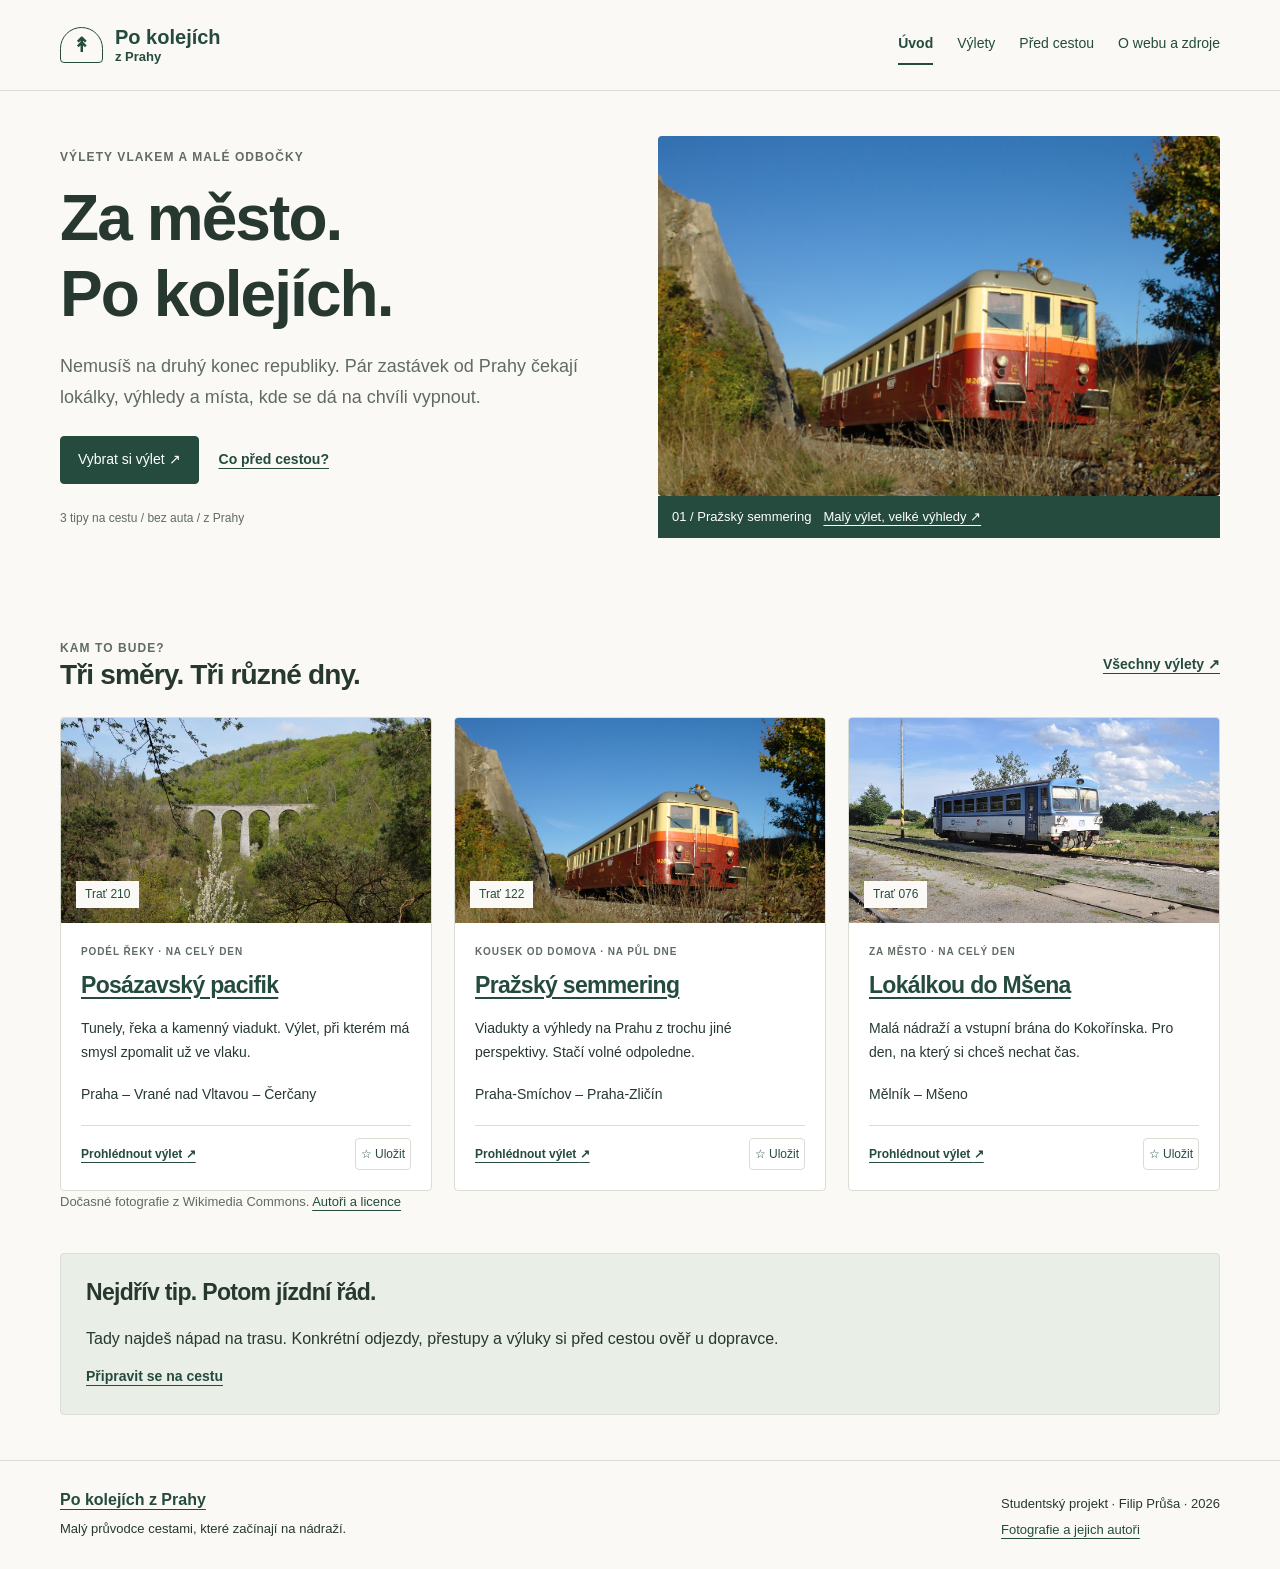
==== index.html @ 164e2b4a "Zveřejnit studentský web Po kolejích z Prahy" ====
<!doctype html>
<html lang="cs">
  <head>
    <meta charset="utf-8">
    <meta name="viewport" content="width=device-width, initial-scale=1">
    <title>Úvod | Po kolejích z Prahy</title>
    <meta name="description" content="Tipy na výlety vlakem z Prahy: Posázavský pacifik, Pražský semmering a lokálka do Mšena.">
    <meta name="author" content="Filip Průša">
    <!-- Hlavní adresa stránky pro vyhledávače. -->
    <link rel="canonical" href="https://9yttm8r4h7-droid.github.io/Vlakem-z-Prahy/">
    <meta name="theme-color" content="#244b3e">
    <link rel="icon" href="assets/favicon.svg" type="image/svg+xml">
    <!-- Vzhled je společný pro všechny stránky. -->
    <link rel="stylesheet" href="assets/style.css">
    <!-- defer spustí skript až po načtení HTML. -->
    <script src="assets/script.js" defer></script>
  </head>
  <body>
    <a class="skip" href="#obsah">Přeskočit na obsah</a>
    <!-- ZÁHLAVÍ A MENU: při změně navigace uprav všech sedm HTML souborů. -->
    <header class="site-header">
      <div class="container header-inner">
        <a href="index.html" class="brand"><span class="brand-icon" aria-hidden="true">↟</span><span>Po kolejích <span class="brand-small">z Prahy</span></span></a>
        <nav aria-label="Hlavní navigace">
          <ul>
            <li><a href="index.html" aria-current="page">Úvod</a></li>
            <li><a href="vylety.html">Výlety</a></li>
            <li><a href="pred-cestou.html">Před cestou</a></li>
            <li><a href="o-webu.html">O webu a zdroje</a></li>
          </ul>
        </nav>
      </div>
    </header>
    <!-- HLAVNÍ OBSAH: tato část se na jednotlivých stránkách liší. -->
    <main id="obsah" class="container">
      <section class="hero">
        <div class="hero-copy">
          <p class="eyebrow"> Výlety vlakem a malé odbočky</p>
          <h1>Za město.<br>Po kolejích.</h1>
          <p class="lead">Nemusíš na druhý konec republiky. Pár zastávek od Prahy čekají lokálky, výhledy a místa, kde se dá na chvíli vypnout.</p>
          <div class="actions"><a href="vylety.html" class="button">Vybrat si výlet <span aria-hidden="true">↗</span></a><a href="pred-cestou.html" class="text-link">Co před cestou?</a></div>
          <p class="hero-footnote">3 tipy na cestu <span aria-hidden="true">/</span> bez auta <span aria-hidden="true">/</span> z Prahy</p>
        </div>
        <figure class="hero-photo">
          <img src="assets/semmering.jpg" alt="Červený historický motorový vůz na trati v pražských Hlubočepích" width="1280" height="780" fetchpriority="high">
          <figcaption><span>01 / Pražský semmering</span><a href="semmering.html">Malý výlet, velké výhledy ↗</a></figcaption>
        </figure>
      </section>
      <section class="home-trips" aria-labelledby="vylety-nadpis">
        <div class="section-heading">
          <div>
            <p class="eyebrow">Kam to bude?</p>
            <h2 id="vylety-nadpis">Tři směry. Tři různé dny.</h2>
          </div>
          <a href="vylety.html" class="text-link">Všechny výlety <span aria-hidden="true">↗</span></a>
        </div>
        <div class="trip-grid">
          <!-- KARTA VÝLETU: data-trip je označení pro JS, data-duration je délka. -->
          <article class="trip-card" data-trip="pacifik" data-duration="day">
            <a href="pacifik.html" class="card-photo" aria-label="Prohlédnout výlet: Posázavský pacifik"><img src="assets/pacifik.jpg" alt="Kamenné oblouky Žampašského viaduktu mezi zalesněnými svahy" width="1280" height="852" loading="lazy"><span class="line-badge">Trať 210</span></a>
            <div class="card-body">
              <div class="eyebrow">Podél řeky <span aria-hidden="true">·</span> Na celý den</div>
              <h3><a href="pacifik.html">Posázavský pacifik</a></h3>
              <p>Tunely, řeka a kamenný viadukt. Výlet, při kterém má smysl zpomalit už ve vlaku.</p>
              <p class="card-route">Praha – Vrané nad Vltavou – Čerčany</p>
              <div class="card-bottom">
                <a class="text-link" href="pacifik.html">Prohlédnout výlet <span aria-hidden="true">↗</span></a>
                <button hidden class="save-button" data-save="pacifik" aria-pressed="false" aria-label="Uložit výlet: Posázavský pacifik" type="button" data-name="Posázavský pacifik">☆ Uložit</button>
              </div>
            </div>
          </article>
          <!-- KARTA VÝLETU: data-trip je označení pro JS, data-duration je délka. -->
          <article class="trip-card" data-trip="semmering" data-duration="half">
            <a href="semmering.html" class="card-photo" aria-label="Prohlédnout výlet: Pražský semmering"><img src="assets/semmering.jpg" alt="Červený historický motorový vůz na trati v pražských Hlubočepích" width="1280" height="780" loading="lazy"><span class="line-badge">Trať 122</span></a>
            <div class="card-body">
              <div class="eyebrow">Kousek od domova <span aria-hidden="true">·</span> Na půl dne</div>
              <h3><a href="semmering.html">Pražský semmering</a></h3>
              <p>Viadukty a výhledy na Prahu z trochu jiné perspektivy. Stačí volné odpoledne.</p>
              <p class="card-route">Praha-Smíchov – Praha-Zličín</p>
              <div class="card-bottom">
                <a class="text-link" href="semmering.html">Prohlédnout výlet <span aria-hidden="true">↗</span></a>
                <button hidden class="save-button" data-save="semmering" aria-pressed="false" aria-label="Uložit výlet: Pražský semmering" type="button" data-name="Pražský semmering">☆ Uložit</button>
              </div>
            </div>
          </article>
          <!-- KARTA VÝLETU: data-trip je označení pro JS, data-duration je délka. -->
          <article class="trip-card" data-trip="mseno" data-duration="day">
            <a href="mseno.html" class="card-photo" aria-label="Prohlédnout výlet: Lokálkou do Mšena"><img src="assets/mseno.jpg" alt="Modrobílý motorový vlak linky S33 ve stanici Mšeno" width="960" height="638" loading="lazy"><span class="line-badge">Trať 076</span></a>
            <div class="card-body">
              <div class="eyebrow">Za město <span aria-hidden="true">·</span> Na celý den</div>
              <h3><a href="mseno.html">Lokálkou do Mšena</a></h3>
              <p>Malá nádraží a vstupní brána do Kokořínska. Pro den, na který si chceš nechat čas.</p>
              <p class="card-route">Mělník – Mšeno</p>
              <div class="card-bottom">
                <a class="text-link" href="mseno.html">Prohlédnout výlet <span aria-hidden="true">↗</span></a>
                <button hidden class="save-button" data-save="mseno" aria-pressed="false" aria-label="Uložit výlet: Lokálkou do Mšena" type="button" data-name="Lokálkou do Mšena">☆ Uložit</button>
              </div>
            </div>
          </article>
        </div>
        <p class="photo-note">Dočasné fotografie z Wikimedia Commons. <a href="o-webu.html#fotografie">Autoři a licence</a></p>
      </section>
      <section class="note-strip">
        <div>
          <h2>Nejdřív tip. Potom jízdní řád.</h2>
          <p>Tady najdeš nápad na trasu. Konkrétní odjezdy, přestupy a výluky si před cestou ověř u dopravce.</p>
        </div>
        <a href="pred-cestou.html" class="text-link">Připravit se na cestu</a>
      </section>
    </main>
    <!-- ZÁPATÍ: společná identifikace webu, viditelná také při tisku. -->
    <footer class="site-footer">
      <div class="container footer-inner">
        <div>
          <a class="footer-brand" href="index.html">Po kolejích z Prahy</a>
          <p>Malý průvodce cestami, které začínají na nádraží.</p>
        </div>
        <div>
          <p>Studentský projekt · Filip Průša · 2026</p>
          <a href="o-webu.html#fotografie">Fotografie a jejich autoři</a>
        </div>
      </div>
    </footer>
  </body>
</html>
---- assets/style.css ----
/* 1. SPOLEČNÉ NASTAVENÍ
   Barvy celého webu změníš na tomto místě. */
:root {
  --pozadi: #faf9f5;
  --text: #26382f;
  --zelena: #244b3e;
  --seda: #606b63;
  --cara: #d9ddd4;
  --svetla: #e9eee7;
}

* {
  box-sizing: border-box;
}

body {
  margin: 0;
  background: var(--pozadi);
  color: var(--text);
  font-family: Arial, sans-serif;
  font-size: 16px;
  line-height: 1.7;
}

h1, h2, h3 {
  line-height: 1.2;
  letter-spacing: -0.03em;
}

h1 {
  font-size: 48px;
}

h2 {
  font-size: 28px;
}

h3 {
  font-size: 21px;
}

p, h1, h2, h3 {
  margin: 0 0 18px;
}

a {
  color: var(--zelena);
  text-underline-offset: 4px;
}

a:hover {
  color: #95502c;
}

a:focus-visible, button:focus-visible, input:focus-visible {
  outline: 3px solid #95502c;
  outline-offset: 4px;
}

img {
  display: block;
  width: 100%;
  height: auto;
}

figure, ul, ol {
  margin: 0 0 20px;
}

figure {
  margin-inline: 0;
}

button, input {
  font: inherit;
}

button, input[type="checkbox"] {
  cursor: pointer;
}

input[type="checkbox"] {
  width: 18px;
  height: 18px;
  accent-color: var(--zelena);
}

/* JavaScript mění atribut hidden při filtrování a zapínání tlačítek. */
[hidden] {
  display: none !important;
}

/* 2. OPAKOVANÉ PRVKY: šířka stránky, texty, odkazy a tlačítka. */
.container {
  width: 92%;
  max-width: 1160px;
  margin: auto;
}

.lead, .intro-text {
  max-width: 720px;
  font-size: 18px;
}

.lead, .small, .eyebrow, .photo-note, figcaption {
  color: var(--seda);
}

.small, .photo-note, figcaption, .breadcrumb {
  font-size: 13px;
}

.eyebrow {
  margin-bottom: 12px;
  font-size: 12px;
  font-weight: bold;
  letter-spacing: 0.09em;
  text-transform: uppercase;
}

.button {
  display: inline-block;
  padding: 11px 17px;
  border: 1px solid var(--zelena);
  border-radius: 4px;
  background: var(--zelena);
  color: white;
  text-align: center;
  text-decoration: none;
  font-size: 14px;
}

.button:hover {
  background: #183d30;
  color: white;
}

.secondary, .save-button {
  background: transparent;
  color: var(--zelena);
}

.secondary:hover, .save-button:hover {
  background: var(--svetla);
  color: var(--zelena);
}

.text-link, .card-bottom a {
  font-size: 14px;
  font-weight: bold;
}

.print-button {
  padding: 8px 0;
  border: 0;
  background: transparent;
  color: var(--zelena);
  text-decoration: underline;
}

/* 3. ZÁHLAVÍ A ZÁPATÍ: stejné na všech sedmi stránkách. */
.site-header, .site-footer {
  border-bottom: 1px solid var(--cara);
  padding: 25px 0;
}

.header-inner, .footer-inner, .section-heading, .card-bottom {
  display: flex;
  align-items: center;
  justify-content: space-between;
  gap: 20px;
}

.brand {
  display: flex;
  align-items: center;
  gap: 12px;
  font-size: 20px;
  font-weight: bold;
  line-height: 1.2;
  text-decoration: none;
}

.brand-icon {
  padding: 5px 12px;
  border: 1px solid var(--zelena);
  border-radius: 22px 22px 4px 4px;
}

.brand-small {
  display: block;
  font-size: 13px;
}

.site-header ul {
  display: flex;
  flex-wrap: wrap;
  gap: 24px;
  padding: 0;
  margin: 0;
  list-style: none;
}

.site-header nav a {
  display: block;
  padding: 7px 0;
  font-size: 14px;
  text-decoration: none;
}

/* aria-current označuje aktuální stránku v HTML. */
.site-header a[aria-current="page"] {
  border-bottom: 2px solid var(--zelena);
  font-weight: bold;
}

.site-footer {
  margin-top: 45px;
  border-top: 1px solid var(--cara);
  border-bottom: 0;
  font-size: 13px;
}

.site-footer p {
  margin: 4px 0;
}

.footer-brand {
  font-size: 16px;
  font-weight: bold;
}

.skip {
  position: absolute;
  top: -100px;
  left: 15px;
  padding: 10px;
  background: white;
}

.skip:focus {
  top: 10px;
}

/* 4. ROZLOŽENÍ: společné dva sloupce a tři karty výletů.
   Grid rozděluje obsah do sloupců; gap určuje mezeru mezi nimi. */
.columns, .hero {
  display: grid;
  grid-template-columns: 2fr 1fr;
  align-items: start;
  gap: 36px;
}

.hero {
  grid-template-columns: 1fr 1fr;
  align-items: center;
  padding: 45px 0;
}

.hero h1 {
  font-size: 64px;
}

.actions {
  display: flex;
  flex-wrap: wrap;
  align-items: center;
  gap: 20px;
  margin: 24px 0;
}

.hero-footnote {
  font-size: 12px;
  color: var(--seda);
}

.hero-photo img, .detail-photo img {
  height: 360px;
  object-fit: cover;
  border-radius: 4px;
}

.hero-photo figcaption {
  padding: 10px 14px;
  background: var(--zelena);
  color: white;
}

.hero-photo figcaption a {
  color: white;
  margin-left: 12px;
}

.home-trips, .advice-section, .back-row {
  margin-top: 35px;
}

.section-heading {
  margin-bottom: 25px;
}

.section-heading h2, .section-heading p {
  margin-bottom: 0;
}

.trip-grid {
  display: grid;
  grid-template-columns: repeat(3, 1fr);
  gap: 22px;
}

.trip-card {
  display: flex;
  flex-direction: column;
  min-width: 0;
  border: 1px solid var(--cara);
  border-radius: 4px;
  background: white;
  overflow: hidden;
}

.card-photo {
  display: block;
  position: relative;
}

.card-photo img {
  height: 205px;
  object-fit: cover;
}

.line-badge {
  position: absolute;
  left: 15px;
  bottom: 15px;
  padding: 3px 9px;
  background: var(--pozadi);
  font-size: 12px;
}

.card-body {
  display: flex;
  flex-direction: column;
  flex-grow: 1;
  padding: 20px;
}

.card-body h2, .card-body h3 {
  font-size: 23px;
}

.card-body p {
  font-size: 14px;
}

.card-body .eyebrow {
  font-size: 10px;
}

.card-route {
  margin-top: auto;
}

.card-bottom {
  gap: 8px;
  padding-top: 12px;
  border-top: 1px solid var(--cara);
}

.card-bottom a, .save-button {
  font-size: 12px;
}

.save-button {
  padding: 5px;
  border: 1px solid var(--cara);
  border-radius: 4px;
  white-space: nowrap;
}

/* 5. VNITŘNÍ STRÁNKY: detail výletu, příprava a zdroje. */
.breadcrumb {
  margin-top: 25px;
}

.page-heading {
  padding: 35px 0 20px;
}

.detail-tags {
  display: flex;
  flex-wrap: wrap;
  gap: 10px;
}

.detail-tags span {
  padding: 4px 10px;
  background: var(--svetla);
  font-size: 13px;
}

.detail-photo figcaption {
  margin-top: 8px;
}

.story section {
  margin-top: 30px;
}

.story li {
  margin-bottom: 15px;
}

.itinerary {
  padding-left: 24px;
}

.itinerary h3 {
  margin-bottom: 8px;
}

.route-panel, .help-panel, .story-note, .note-strip {
  padding: 25px;
  border: 1px solid var(--cara);
  border-radius: 4px;
  background: var(--svetla);
}

.route-panel h2, .help-panel h2, .note-strip h2 {
  font-size: 23px;
}

.route-panel .button, .route-panel .print-button {
  display: block;
  width: 100%;
  margin-bottom: 12px;
}

.route-stops {
  padding-left: 24px;
  border-left: 2px solid var(--zelena);
}

.route-stops li {
  padding-left: 4px;
  margin-bottom: 10px;
}

.facts {
  border-top: 1px solid var(--cara);
  padding-top: 15px;
}

.facts dt {
  font-weight: bold;
}

.facts dd {
  margin: 0 0 12px;
}

.note-strip {
  margin-top: 40px;
}

.note-strip p {
  margin-bottom: 10px;
}

.resource-list, .credits-list, .checklist {
  padding: 0;
  list-style: none;
}

.resource-list li, .credits-list li, .checklist li {
  padding: 15px 0;
  border-bottom: 1px solid var(--cara);
}

.resource-list p {
  margin: 5px 0 0;
  font-size: 14px;
}

.source-links a, .credits-list a {
  overflow-wrap: anywhere;
}

.checklist label {
  display: flex;
  align-items: start;
  gap: 15px;
}

.checklist input {
  flex-shrink: 0;
  margin-top: 5px;
}

.checklist label span span {
  display: block;
  color: var(--seda);
  font-size: 14px;
}

.check-actions {
  margin-bottom: 20px;
}

.check-actions button {
  margin-right: 15px;
}

/* 6. FILTRY: pouze mění zobrazení karet, nevytvářejí nové stránky. */
.filter-bar {
  padding: 15px 0;
  margin-bottom: 15px;
  border-top: 1px solid var(--cara);
  border-bottom: 1px solid var(--cara);
}

.filter-buttons {
  display: inline-flex;
  flex-wrap: wrap;
  gap: 8px;
  margin-right: 20px;
}

.filter-buttons button {
  padding: 7px 12px;
  border: 1px solid var(--cara);
  border-radius: 4px;
  background: white;
  color: var(--zelena);
  font-size: 14px;
}

.filter-buttons button[aria-pressed="true"] {
  background: var(--zelena);
  color: white;
}

.favorite-filter, .results-count {
  font-size: 14px;
}

.empty-state {
  padding: 25px;
  border: 1px solid var(--cara);
}

/* 7. MOBIL: při šířce nejvýše 700 px budou sloupce pod sebou.
   Toto je jediný bod zlomu pro obrazovku v celém souboru. */
@media (max-width: 700px) {
  .header-inner, .footer-inner {
    display: block;
  }

  .site-header ul {
    gap: 15px;
    margin-top: 18px;
  }

  .site-header nav a {
    font-size: 13px;
  }

  .columns, .hero, .trip-grid {
    grid-template-columns: 1fr;
    gap: 25px;
  }

  h1, .hero h1 {
    font-size: 42px;
  }

  .hero-photo img, .detail-photo img {
    height: 250px;
  }

  .section-heading {
    align-items: start;
  }

  .section-heading > a {
    min-width: 90px;
    text-align: right;
  }

  .filter-buttons {
    margin: 0 0 12px;
  }

  .favorite-filter {
    display: block;
  }

  .footer-inner > div {
    margin-bottom: 18px;
  }
}

/* 8. TISK: pravidla platí jen na papíře nebo při tisku do PDF. */
@media print {
  @page {
    size: A4;
    margin: 16mm;
  }

  body {
    background: white;
    color: black;
    font-size: 11pt;
  }

  .container {
    width: 100%;
    max-width: none;
  }

  .site-header nav, .skip, .breadcrumb, .actions, .filter-bar,
  .hero-footnote, .hero-photo, .card-photo, .back-row,
  [data-save], [data-print], .check-actions, #check-progress {
    display: none !important;
  }

  .columns, .hero, .trip-grid, .header-inner, .footer-inner {
    display: block;
  }

  h1, .hero h1 {
    font-size: 26pt;
  }

  h2 {
    font-size: 18pt;
  }

  .hero, .page-heading {
    padding: 15pt 0;
  }

  .trip-card, .route-panel, .help-panel, .story-note, .note-strip {
    margin-bottom: 15pt;
    background: white;
    break-inside: avoid;
  }

  .detail-photo img {
    width: auto;
    max-width: 100%;
    height: 55mm;
    object-fit: contain;
  }

  a, .lead, .small, .eyebrow, .photo-note, figcaption {
    color: black;
  }

  a[href^="https://"]::after {
    content: " (" attr(href) ")";
    font-size: 8pt;
    overflow-wrap: anywhere;
  }

  h2, h3 {
    break-after: avoid;
  }
}
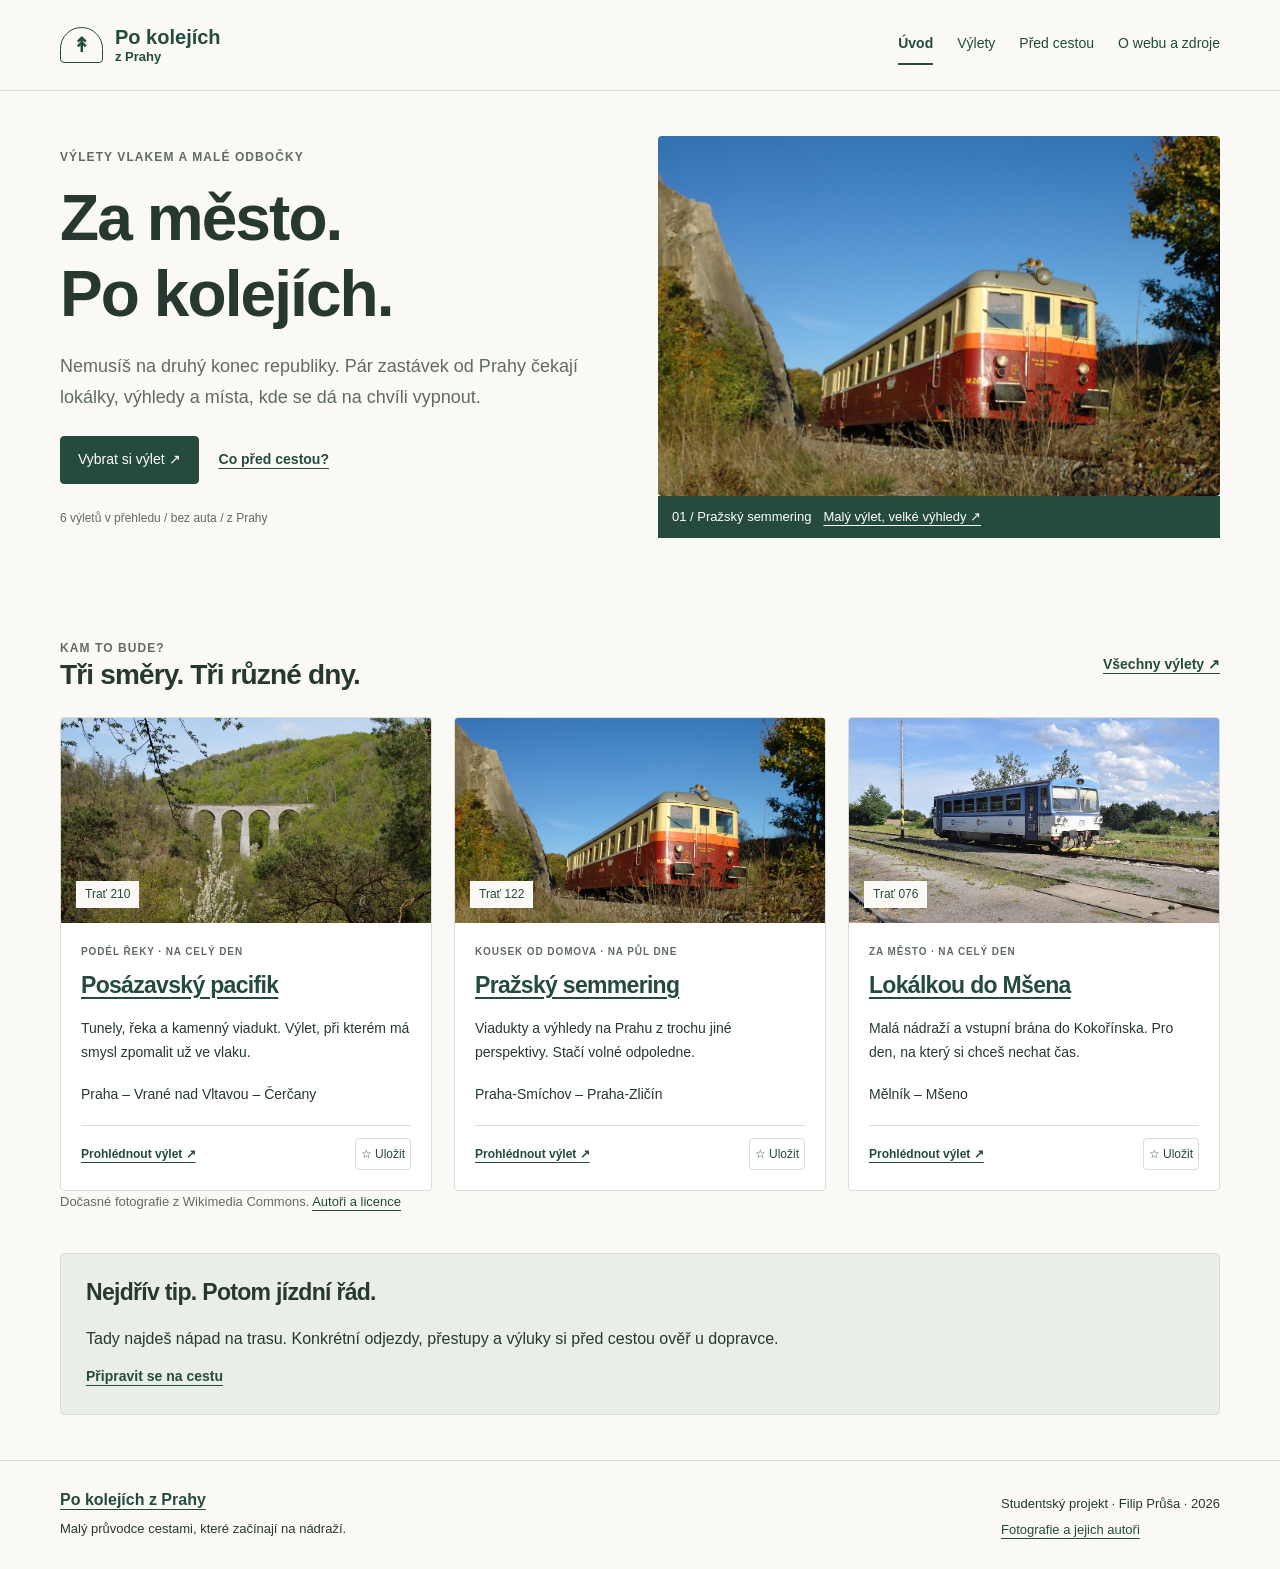
==== commit 1347f719: "Rozšířit přehled na šest výletů a zachovat tři doporučení na úvodu" ====
--- a/index.html
+++ b/index.html
@@ -17,7 +17,7 @@
   </head>
   <body>
     <a class="skip" href="#obsah">Přeskočit na obsah</a>
-    <!-- ZÁHLAVÍ A MENU: při změně navigace uprav všech sedm HTML souborů. -->
+    <!-- ZÁHLAVÍ A MENU: při změně navigace uprav všech deset HTML souborů. -->
     <header class="site-header">
       <div class="container header-inner">
         <a href="index.html" class="brand"><span class="brand-icon" aria-hidden="true">↟</span><span>Po kolejích <span class="brand-small">z Prahy</span></span></a>
@@ -39,7 +39,7 @@
           <h1>Za město.<br>Po kolejích.</h1>
           <p class="lead">Nemusíš na druhý konec republiky. Pár zastávek od Prahy čekají lokálky, výhledy a místa, kde se dá na chvíli vypnout.</p>
           <div class="actions"><a href="vylety.html" class="button">Vybrat si výlet <span aria-hidden="true">↗</span></a><a href="pred-cestou.html" class="text-link">Co před cestou?</a></div>
-          <p class="hero-footnote">3 tipy na cestu <span aria-hidden="true">/</span> bez auta <span aria-hidden="true">/</span> z Prahy</p>
+          <p class="hero-footnote">6 výletů v přehledu <span aria-hidden="true">/</span> bez auta <span aria-hidden="true">/</span> z Prahy</p>
         </div>
         <figure class="hero-photo">
           <img src="assets/semmering.jpg" alt="Červený historický motorový vůz na trati v pražských Hlubočepích" width="1280" height="780" fetchpriority="high">
